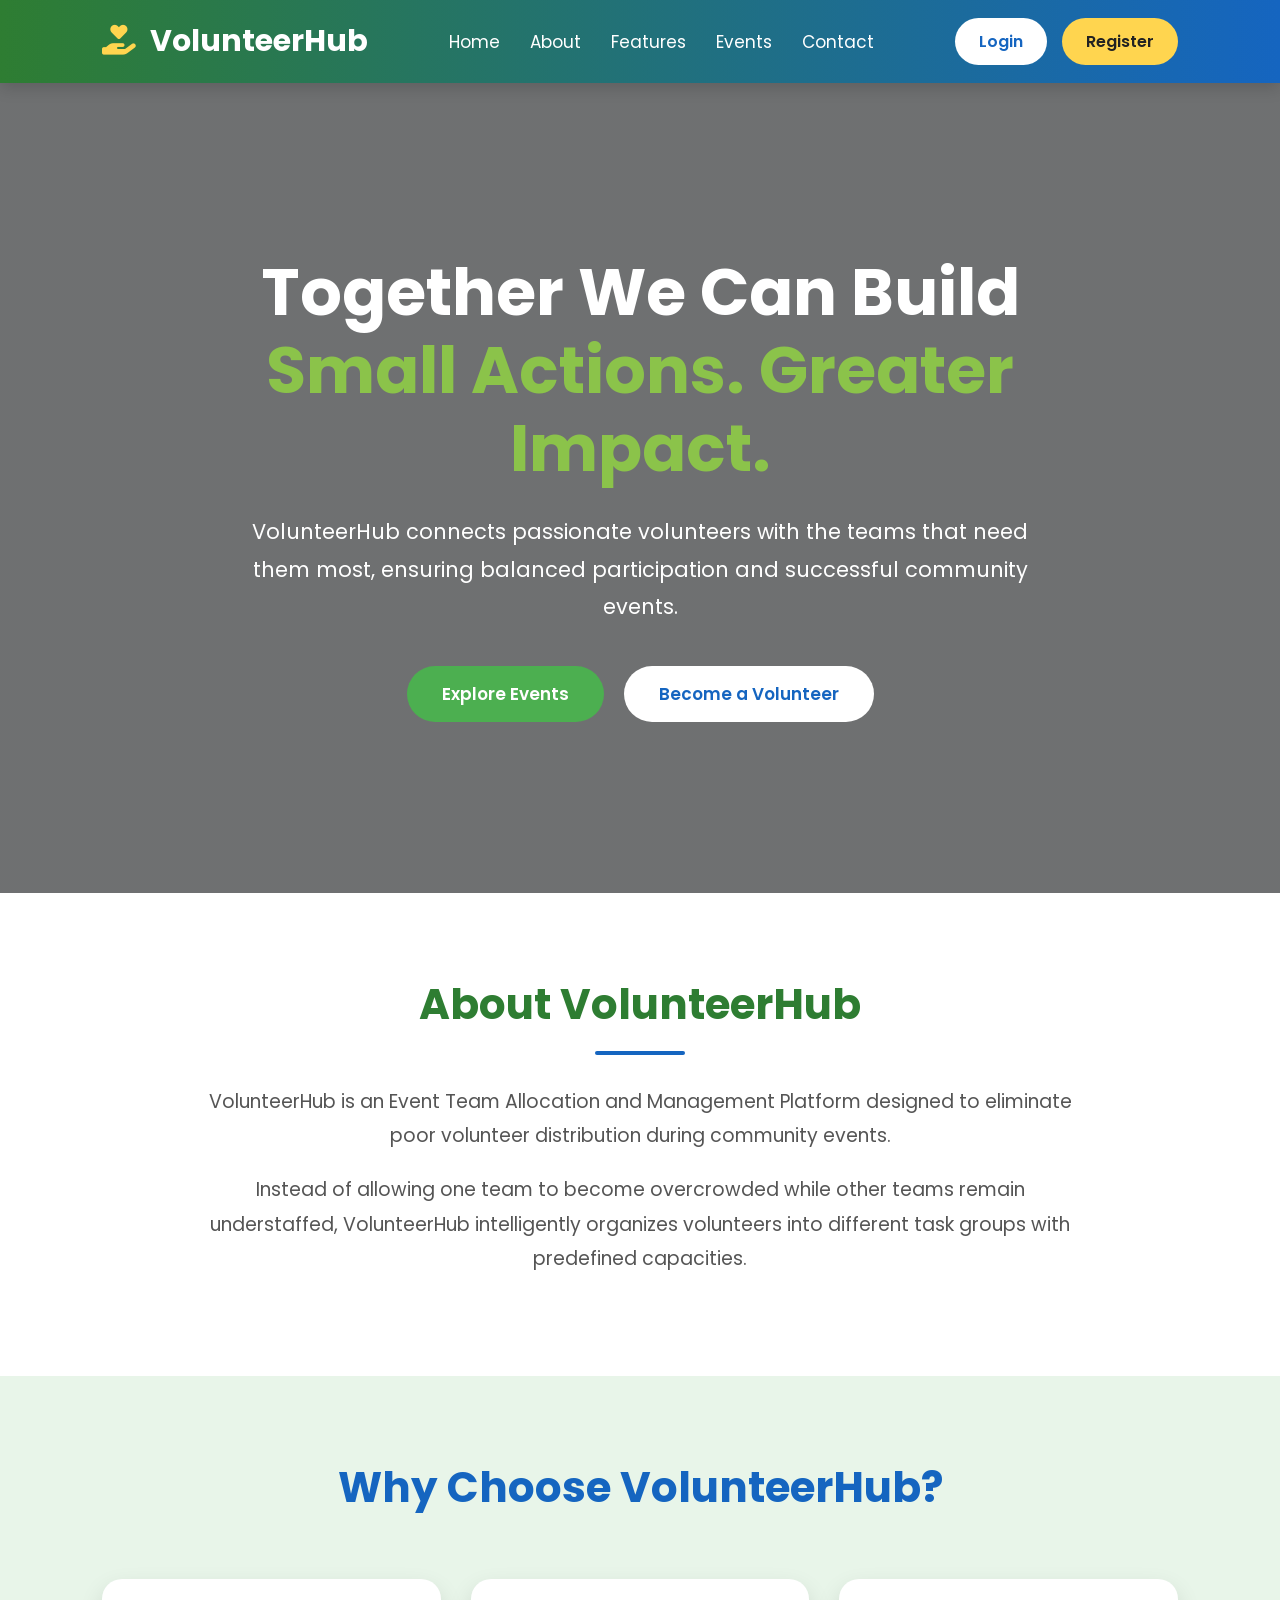
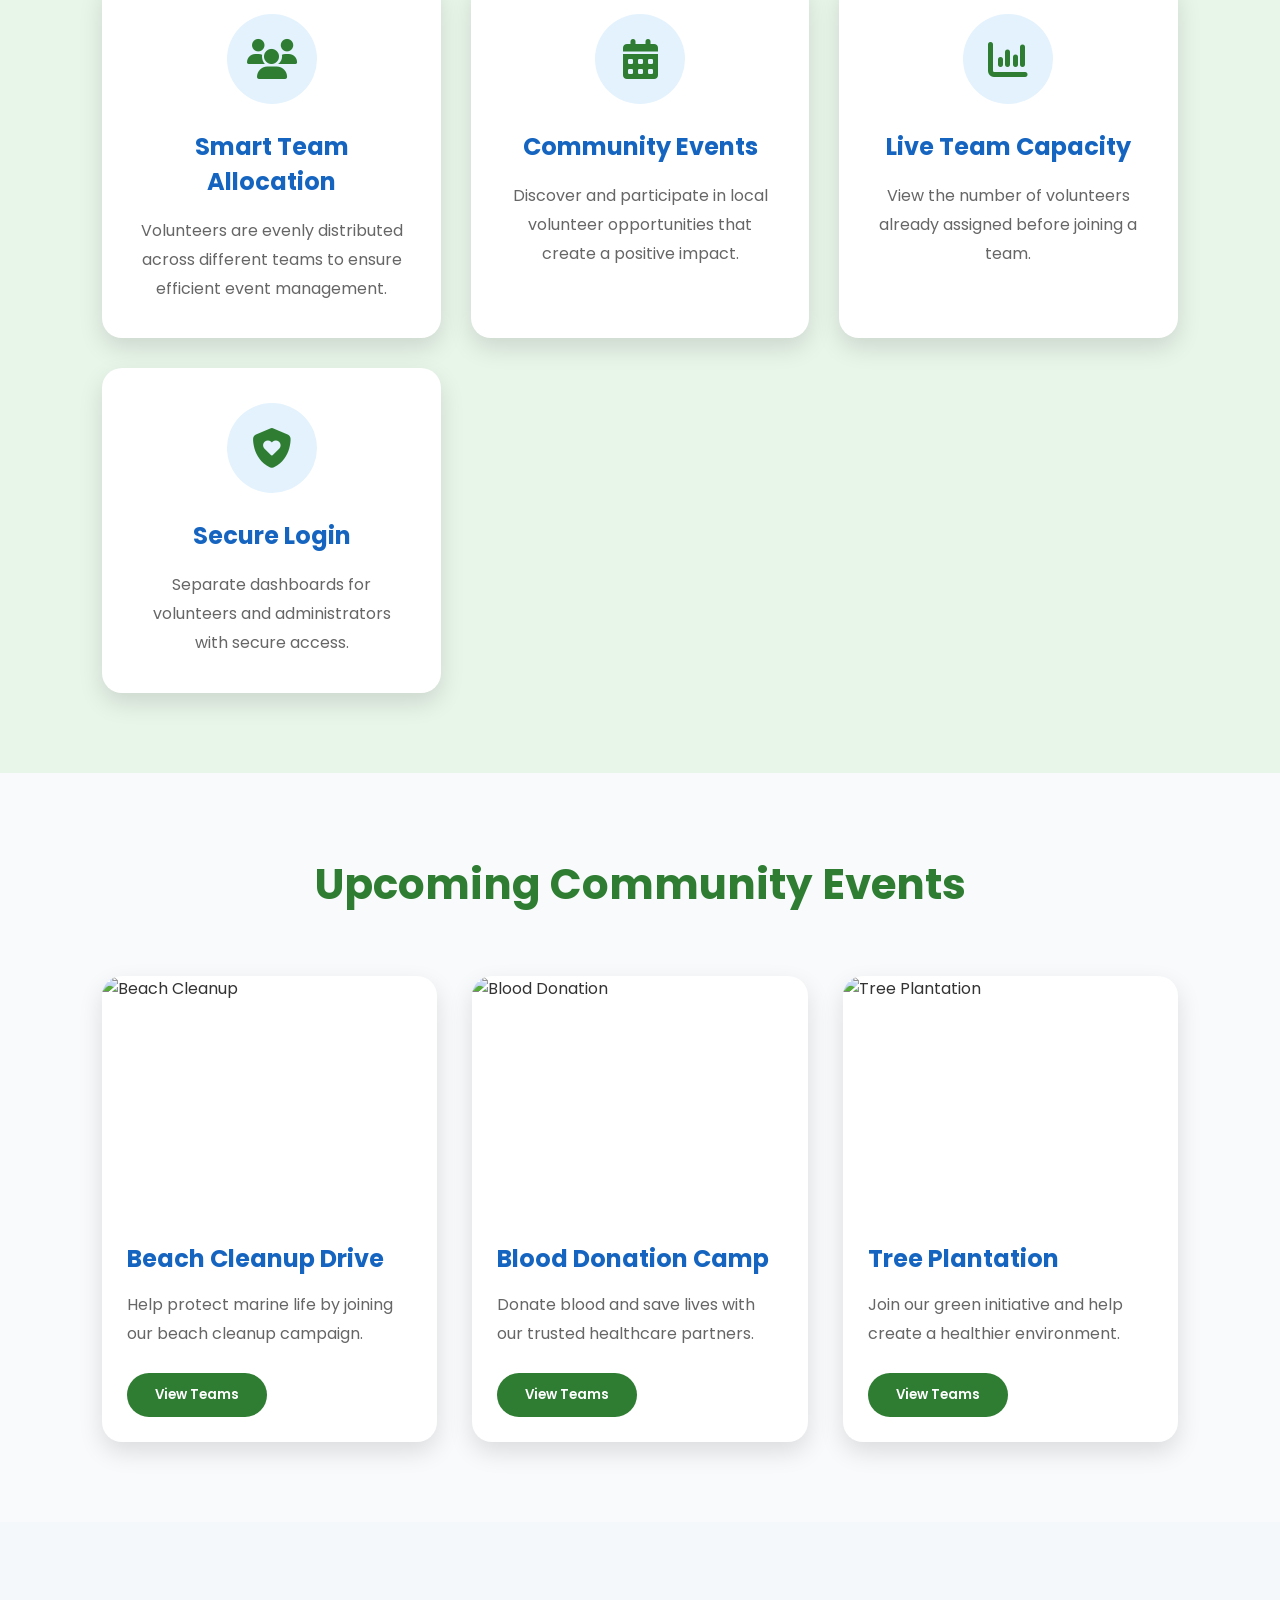
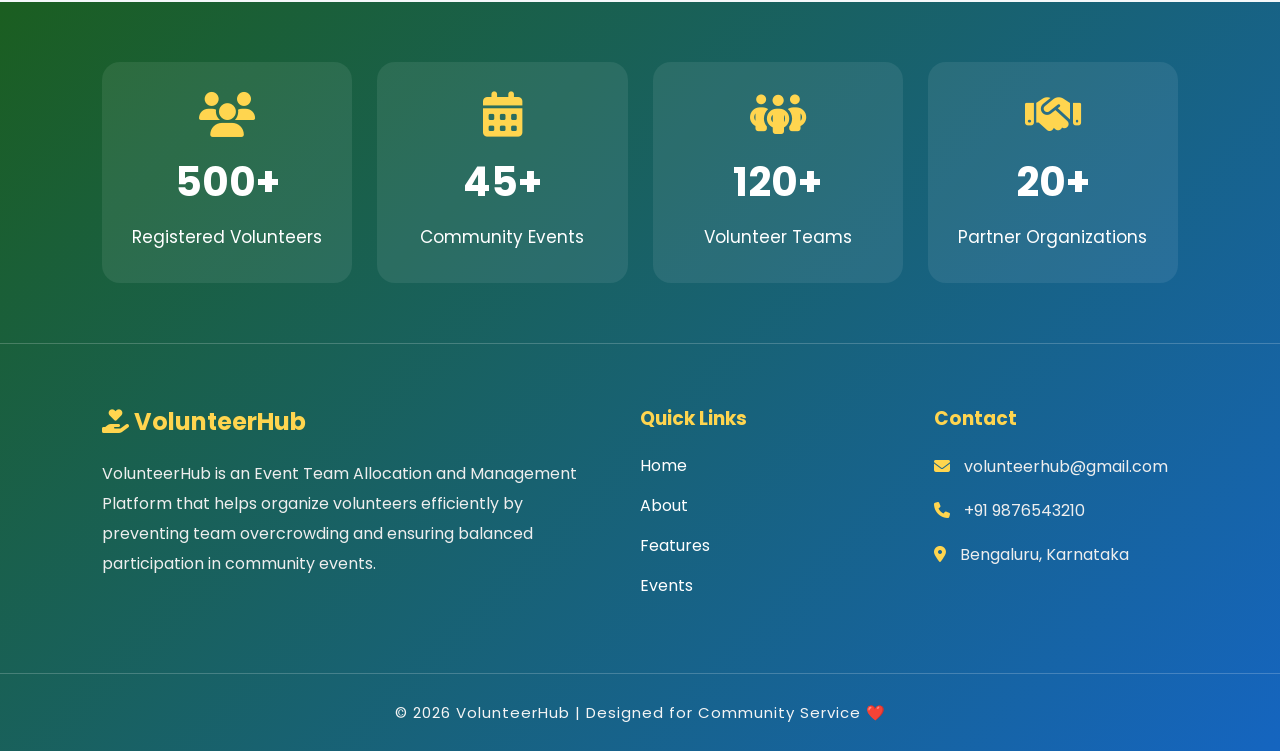
==== index.html @ 249c2041 "First commit" ====
<!DOCTYPE html>
<html lang="en">

<head>
    <meta charset="UTF-8">
    <meta name="viewport" content="width=device-width, initial-scale=1.0">

    <title>VolunteerHub | Event Team Allocation</title>

    <!-- Google Font -->
    <link href="https://fonts.googleapis.com/css2?family=Poppins:wght@300;400;500;600;700&display=swap"
        rel="stylesheet">

    <!-- Font Awesome -->
    <link rel="stylesheet"
        href="https://cdnjs.cloudflare.com/ajax/libs/font-awesome/6.7.1/css/all.min.css">

    <!-- CSS -->
    <link rel="stylesheet" href="css/style.css">

</head>

<body>

    <!-- ==========================
            NAVIGATION BAR
    =========================== -->

    <header>

        <div class="logo">
            <i class="fa-solid fa-hand-holding-heart"></i>
            VolunteerHub
        </div>

        <nav>

            <a href="#">Home</a>

            <a href="#about">About</a>

            <a href="#features">Features</a>

            <a href="#events">Events</a>

            <a href="#contact">Contact</a>

        </nav>

        <div class="buttons">

    <a href="login.html" class="login-btn">Login</a>

    <a href="login.html" class="register-btn">Register</a>

</div>

    </header>


    <!-- ==========================
            HERO SECTION
    =========================== -->

    <section class="hero">

        <div class="hero-content">

            <h1>

                Together We Can Build

                <span>Small Actions. Greater Impact.</span>

            </h1>

            <p>

                VolunteerHub connects passionate volunteers with
                the teams that need them most, ensuring balanced
                participation and successful community events.

            </p>

            <div class="hero-buttons">

                <button class="explore">

                    Explore Events

                </button>

                <button class="join">

                    Become a Volunteer

                </button>

            </div>

        </div>

    </section>


    <!-- ==========================
            ABOUT SECTION
    =========================== -->

    <section class="about" id="about">

        <h2>

            About VolunteerHub

        </h2>

        <p>

            VolunteerHub is an Event Team Allocation and
            Management Platform designed to eliminate poor
            volunteer distribution during community events.

        </p>

        <p>

            Instead of allowing one team to become overcrowded
            while other teams remain understaffed, VolunteerHub
            intelligently organizes volunteers into different
            task groups with predefined capacities.

        </p>

    </section>


    <!-- ==========================
            FEATURES
    =========================== -->

    <section class="features" id="features">

        <h2>

            Why Choose VolunteerHub?

        </h2>

        <div class="feature-container">

            <div class="feature-card">

                <i class="fa-solid fa-users"></i>

                <h3>

                    Smart Team Allocation

                </h3>

                <p>

                    Volunteers are evenly distributed across
                    different teams to ensure efficient
                    event management.

                </p>

            </div>

            <div class="feature-card">

                <i class="fa-solid fa-calendar-days"></i>

                <h3>

                    Community Events

                </h3>

                <p>

                    Discover and participate in local
                    volunteer opportunities that create
                    a positive impact.

                </p>

            </div>

            <div class="feature-card">

                <i class="fa-solid fa-chart-column"></i>

                <h3>

                    Live Team Capacity

                </h3>

                <p>

                    View the number of volunteers already
                    assigned before joining a team.

                </p>

            </div>

            <div class="feature-card">

                <i class="fa-solid fa-shield-heart"></i>

                <h3>

                    Secure Login

                </h3>

                <p>

                    Separate dashboards for volunteers
                    and administrators with secure access.

                </p>

            </div>

        </div>

    </section>
        <!-- ==========================
            UPCOMING EVENTS
    =========================== -->

    <section class="events" id="events">

        <h2>Upcoming Community Events</h2>

        <div class="event-container">

            <div class="event-card">

                <img src="https://images.unsplash.com/photo-1529156069898-49953e39b3ac?auto=format&fit=crop&w=800&q=80"
                    alt="Beach Cleanup">

                <div class="event-content">

                    <h3>Beach Cleanup Drive</h3>

                    <p>
                        Help protect marine life by joining our beach cleanup campaign.
                    </p>

                    <button>View Teams</button>

                </div>

            </div>

            <div class="event-card">

                <img src="https://images.unsplash.com/photo-1516574187841-cb9cc2ca948b?auto=format&fit=crop&w=800&q=80"
                    alt="Blood Donation">

                <div class="event-content">

                    <h3>Blood Donation Camp</h3>

                    <p>
                        Donate blood and save lives with our trusted healthcare partners.
                    </p>

                    <button>View Teams</button>

                </div>

            </div>

            <div class="event-card">

                <img src="https://images.unsplash.com/photo-1441974231531-c6227db76b6e?auto=format&fit=crop&w=800&q=80"
                    alt="Tree Plantation">

                <div class="event-content">

                    <h3>Tree Plantation</h3>

                    <p>
                        Join our green initiative and help create a healthier environment.
                    </p>

                    <button>View Teams</button>

                </div>

            </div>

        </div>

    </section>


    <!-- ==========================
            Footer
    =========================== -->
<footer id="contact">

    <div class="footer-top">

        <div class="footer-box">

            <i class="fa-solid fa-users"></i>

            <h2>500+</h2>

            <p>Registered Volunteers</p>

        </div>

        <div class="footer-box">

            <i class="fa-solid fa-calendar-days"></i>

            <h2>45+</h2>

            <p>Community Events</p>

        </div>

        <div class="footer-box">

            <i class="fa-solid fa-people-group"></i>

            <h2>120+</h2>

            <p>Volunteer Teams</p>

        </div>

        <div class="footer-box">

            <i class="fa-solid fa-handshake"></i>

            <h2>20+</h2>

            <p>Partner Organizations</p>

        </div>

    </div>

    <hr>

    <div class="footer-content">

        <div class="footer-about">

            <h2>
                <i class="fa-solid fa-hand-holding-heart"></i>
                VolunteerHub
            </h2>

            <p>

                VolunteerHub is an Event Team Allocation and Management Platform
                that helps organize volunteers efficiently by preventing team
                overcrowding and ensuring balanced participation in community events.

            </p>

        </div>

        <div>

            <h3>Quick Links</h3>

            <ul>

                <li><a href="#">Home</a></li>

                <li><a href="#about">About</a></li>

                <li><a href="#features">Features</a></li>

                <li><a href="#events">Events</a></li>

            </ul>

        </div>

        <div>

            <h3>Contact</h3>

            <p>
                <i class="fa-solid fa-envelope"></i>
                volunteerhub@gmail.com
            </p>

            <p>
                <i class="fa-solid fa-phone"></i>
                +91 9876543210
            </p>

            <p>
                <i class="fa-solid fa-location-dot"></i>
                Bengaluru, Karnataka
            </p>

        </div>

    </div>

    <hr>

    <p class="copyright">

        © 2026 VolunteerHub | Designed for Community Service ❤️

    </p>

</footer>




</body>

</html>
---- css/style.css ----
/* ===================================================
                RESET & GLOBAL STYLES
=================================================== */

*{
    margin:0;
    padding:0;
    box-sizing:border-box;
    font-family:'Poppins',sans-serif;
}

html{
    scroll-behavior:smooth;
}

body{
    background:#F5F8FA;
    color:#333;
    overflow-x:hidden;
}

img{
    max-width:100%;
    display:block;
}

section{
    padding:80px 8%;
}

h1,h2,h3{
    font-weight:700;
}

p{
    line-height:1.8;
}

/* ===================================================
                    NAVBAR
=================================================== */

header{

    width:100%;

    display:flex;

    justify-content:space-between;

    align-items:center;

    padding:18px 8%;

    background:linear-gradient(90deg,#2E7D32,#1565C0);

    position:sticky;

    top:0;

    z-index:1000;

    box-shadow:0 5px 15px rgba(0,0,0,.15);

}

.logo{

    color:white;

    font-size:30px;

    font-weight:bold;

}

.logo i{

    color:#FFD54F;

    margin-right:8px;

}

nav{

    display:flex;

    gap:30px;

}

nav a{

    color:white;

    text-decoration:none;

    font-size:17px;

    transition:.3s;

    position:relative;

}

nav a::after{

    content:"";

    position:absolute;

    width:0;

    height:3px;

    left:0;

    bottom:-6px;

    background:#FFD54F;

    transition:.3s;

}

nav a:hover::after{

    width:100%;

}

.buttons{

    display:flex;

    gap:15px;

}

.login-btn,
.register-btn {

    display: inline-block;

    padding: 11px 24px;

    border-radius: 30px;

    text-decoration: none;

    cursor: pointer;

    font-weight: 600;

    transition: .3s;

    border: none;

    text-align: center;

}

.login-btn{

    background:white;

    color:#1565C0;

}

.register-btn{

    background:#FFD54F;

    color:#222;

}

.login-btn:hover,
.register-btn:hover{

    transform:translateY(-3px);

    box-shadow:0 8px 15px rgba(0,0,0,.2);

}

/* ===================================================
                    HERO
=================================================== */

.hero{

    min-height:90vh;

    display:flex;

    justify-content:center;

    align-items:center;

    text-align:center;

    color:white;

    background:

    linear-gradient(rgba(0,0,0,.55),
    rgba(0,0,0,.55)),

    url("https://images.unsplash.com/photo-1529156069898-49953e39b3ac?auto=format&fit=crop&w=1600&q=80");

    background-size:cover;

    background-position:center;

}

.hero-content{

    width:75%;

}

.hero h1{

    font-size:65px;

    margin-bottom:25px;

    line-height:1.2;

}

.hero span{

    display:block;

    color:#8BC34A;

}

.hero p{

    font-size:21px;

    max-width:850px;

    margin:auto;

    margin-bottom:40px;

}

.hero-buttons{

    display:flex;

    justify-content:center;

    gap:20px;

}

.explore,
.join{

    padding:15px 35px;

    border:none;

    border-radius:35px;

    font-size:17px;

    font-weight:600;

    cursor:pointer;

    transition:.4s;

}

.explore{

    background:#4CAF50;

    color:white;

}

.join{

    background:white;

    color:#1565C0;

}

.explore:hover{

    background:#2E7D32;

    transform:translateY(-5px);

}

.join:hover{

    background:#FFD54F;

    transform:translateY(-5px);

}
/* ===================================================
                    ABOUT SECTION
=================================================== */

.about{

    background:white;

    text-align:center;

}

.about h2{

    font-size:42px;

    color:#2E7D32;

    margin-bottom:30px;

    position:relative;

}

.about h2::after{

    content:"";

    width:90px;

    height:4px;

    background:#1565C0;

    display:block;

    margin:15px auto;

    border-radius:10px;

}

.about p{

    max-width:900px;

    margin:20px auto;

    font-size:19px;

    color:#555;

}

/* ===================================================
                    FEATURES
=================================================== */

.features{

    background:#E8F5E9;

}

.features h2{

    text-align:center;

    font-size:42px;

    color:#1565C0;

    margin-bottom:60px;

}

.feature-container{

    display:grid;

    grid-template-columns:repeat(auto-fit,minmax(250px,1fr));

    gap:30px;

}

.feature-card{

    background:white;

    padding:35px;

    border-radius:20px;

    text-align:center;

    transition:.4s;

    box-shadow:0 10px 25px rgba(0,0,0,.12);

}

.feature-card:hover{

    transform:translateY(-12px);

    box-shadow:0 18px 40px rgba(0,0,0,.18);

}

.feature-card i{

    width:90px;

    height:90px;

    border-radius:50%;

    background:#E3F2FD;

    color:#2E7D32;

    display:flex;

    justify-content:center;

    align-items:center;

    margin:auto;

    margin-bottom:25px;

    font-size:40px;

}

.feature-card h3{

    color:#1565C0;

    margin-bottom:18px;

    font-size:24px;

}

.feature-card p{

    color:#666;

}

/* ===================================================
                    EVENTS
=================================================== */

.events{

    background:#F8FAFC;

}

.events h2{

    text-align:center;

    font-size:42px;

    color:#2E7D32;

    margin-bottom:60px;

}

.event-container{

    display:grid;

    grid-template-columns:repeat(auto-fit,minmax(320px,1fr));

    gap:35px;

}

.event-card{

    background:white;

    border-radius:20px;

    overflow:hidden;

    box-shadow:0 10px 25px rgba(0,0,0,.12);

    transition:.4s;

}

.event-card:hover{

    transform:translateY(-10px);

}

.event-card img{

    width:100%;

    height:240px;

    object-fit:cover;

}

.event-content{

    padding:25px;

}

.event-content h3{

    color:#1565C0;

    margin-bottom:15px;

    font-size:24px;

}

.event-content p{

    color:#666;

    margin-bottom:25px;

}

.event-content button{

    padding:12px 28px;

    border:none;

    border-radius:30px;

    background:#2E7D32;

    color:white;

    cursor:pointer;

    transition:.3s;

    font-weight:600;

}

.event-content button:hover{

    background:#1565C0;

}

/* ===================================================
            SECTION ANIMATION
=================================================== */

.feature-card,
.event-card{

    animation:fadeUp .8s ease;

}

@keyframes fadeUp{

    from{

        opacity:0;

        transform:translateY(40px);

    }

    to{

        opacity:1;

        transform:translateY(0);

    }

}
/* ===================================================
                    FOOTER
=================================================== */

footer{

    margin-top:80px;

    background:linear-gradient(135deg,#1B5E20,#1565C0);

    color:white;

}

/* Top Statistics */

.footer-top{

    display:grid;

    grid-template-columns:repeat(auto-fit,minmax(220px,1fr));

    gap:25px;

    padding:60px 8%;

}

.footer-box{

    background:rgba(255,255,255,.08);

    border-radius:18px;

    padding:30px;

    text-align:center;

    transition:.4s;

}

.footer-box:hover{

    transform:translateY(-10px);

    background:rgba(255,255,255,.15);

}

.footer-box i{

    font-size:45px;

    color:#FFD54F;

    margin-bottom:15px;

}

.footer-box h2{

    font-size:40px;

    margin-bottom:10px;

}

.footer-box p{

    font-size:17px;

}

/* Footer Content */

.footer-content{

    display:grid;

    grid-template-columns:2fr 1fr 1fr;

    gap:50px;

    padding:60px 8%;

}

.footer-about h2{

    color:#FFD54F;

    margin-bottom:20px;

}

.footer-about p{

    color:#EEEEEE;

    line-height:30px;

}

.footer-content h3{

    color:#FFD54F;

    margin-bottom:20px;

}

.footer-content ul{

    list-style:none;

}

.footer-content ul li{

    margin-bottom:15px;

}

.footer-content ul li a{

    color:white;

    text-decoration:none;

    transition:.3s;

}

.footer-content ul li a:hover{

    color:#FFD54F;

    padding-left:8px;

}

.footer-content p{

    margin-bottom:15px;

    color:#EEEEEE;

}

.footer-content p i{

    color:#FFD54F;

    margin-right:10px;

}

footer hr{

    border:none;

    border-top:1px solid rgba(255,255,255,.2);

}

.copyright{

    text-align:center;

    padding:25px;

    color:#F5F5F5;

    font-size:15px;

    letter-spacing:1px;

}

/* ===================================================
                RESPONSIVE DESIGN
=================================================== */

@media(max-width:992px){

    header{

        flex-direction:column;

        gap:20px;

    }

    nav{

        flex-wrap:wrap;

        justify-content:center;

    }

    .hero h1{

        font-size:45px;

    }

    .hero p{

        font-size:18px;

    }

    .hero-buttons{

        flex-direction:column;

        align-items:center;

    }

    .footer-content{

        grid-template-columns:1fr;

        text-align:center;

    }

}

@media(max-width:768px){

    .hero{

        min-height:80vh;

    }

    .hero h1{

        font-size:35px;

    }

    .hero-content{

        width:90%;

    }

    .about h2,
    .features h2,
    .events h2{

        font-size:32px;

    }

}
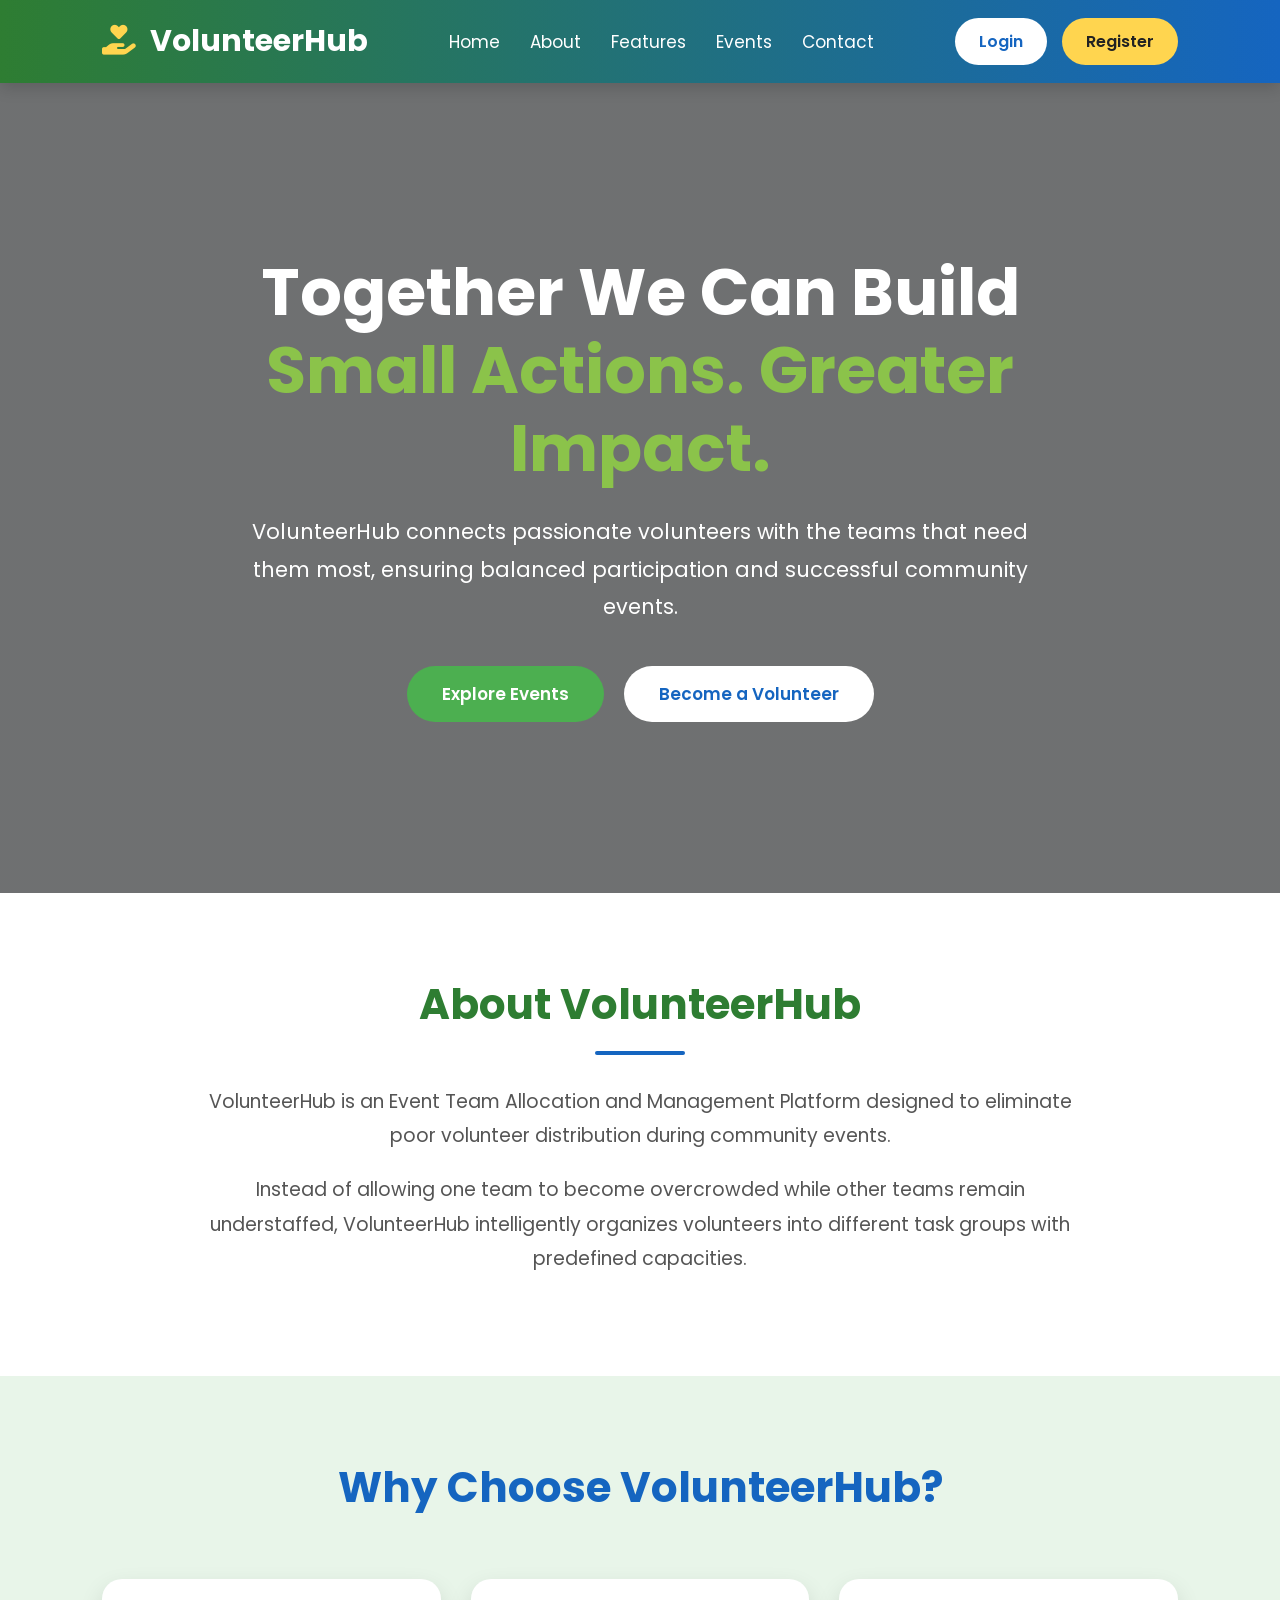
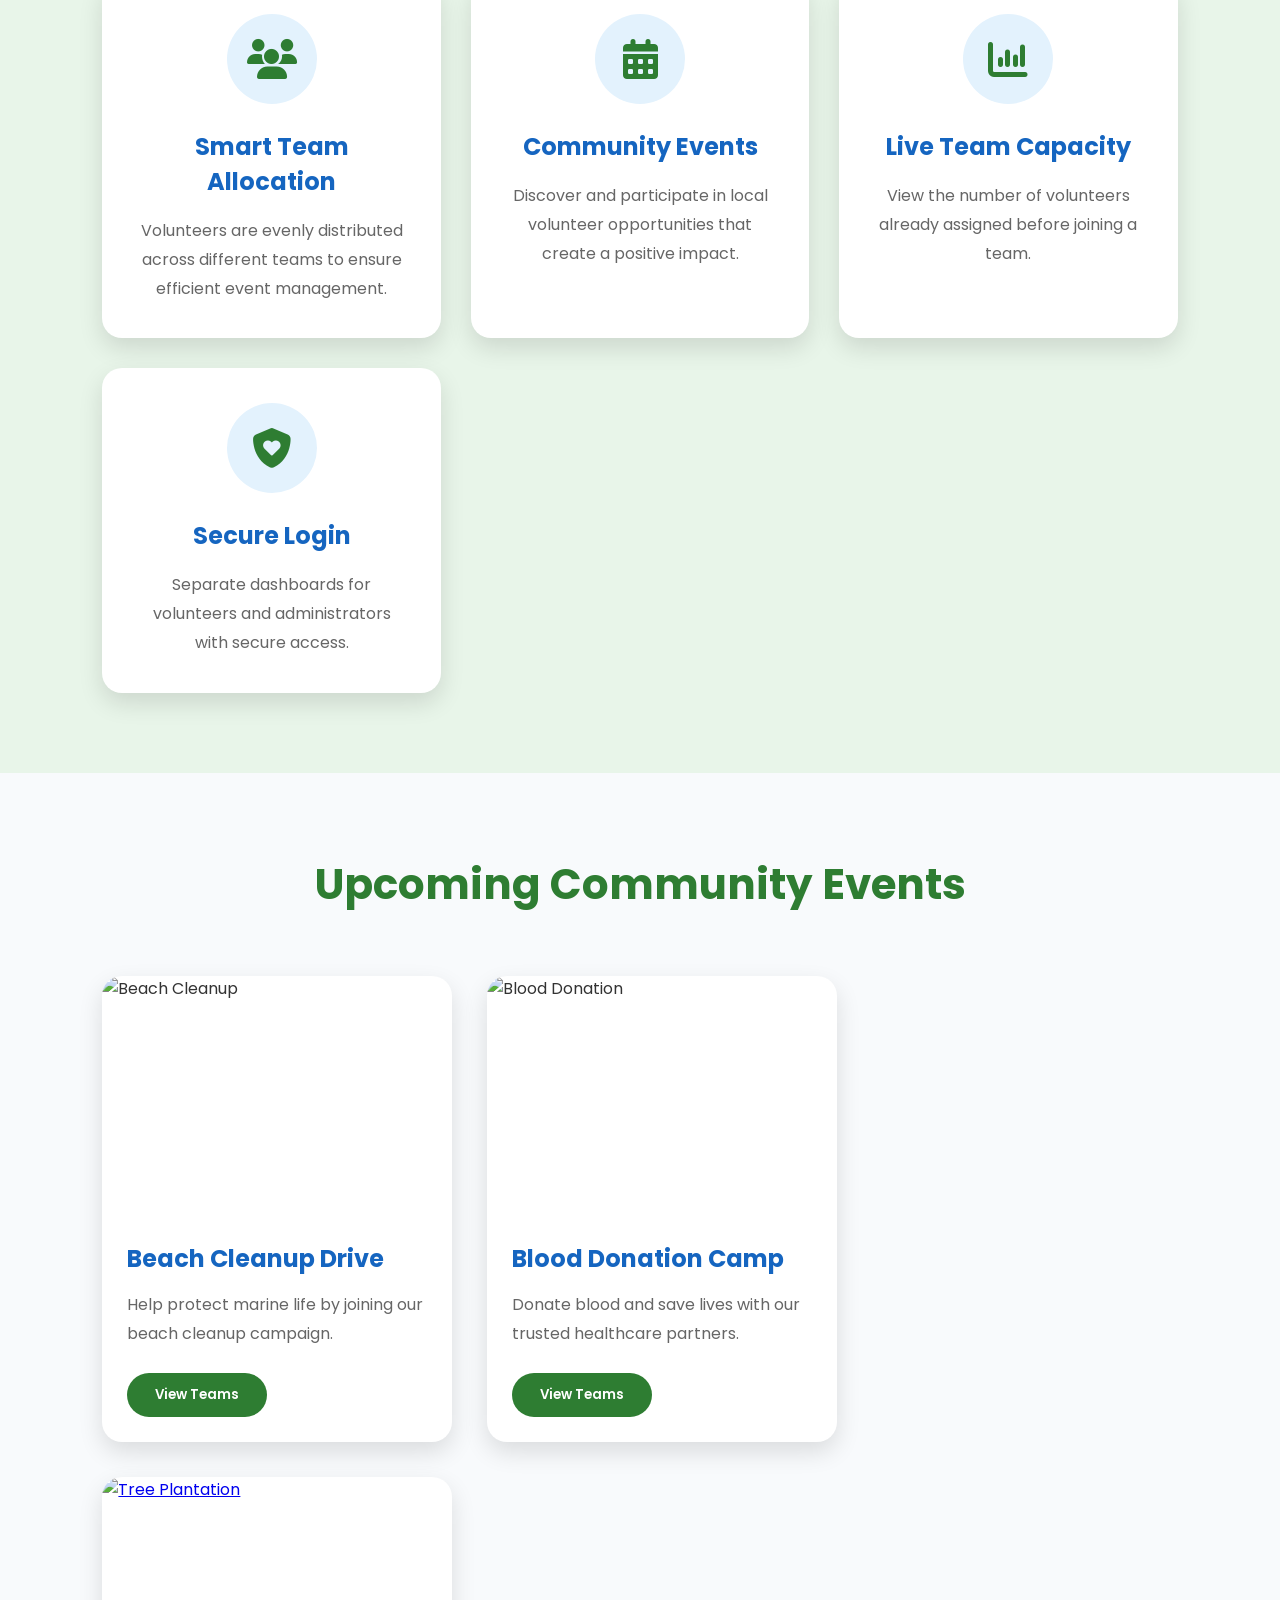
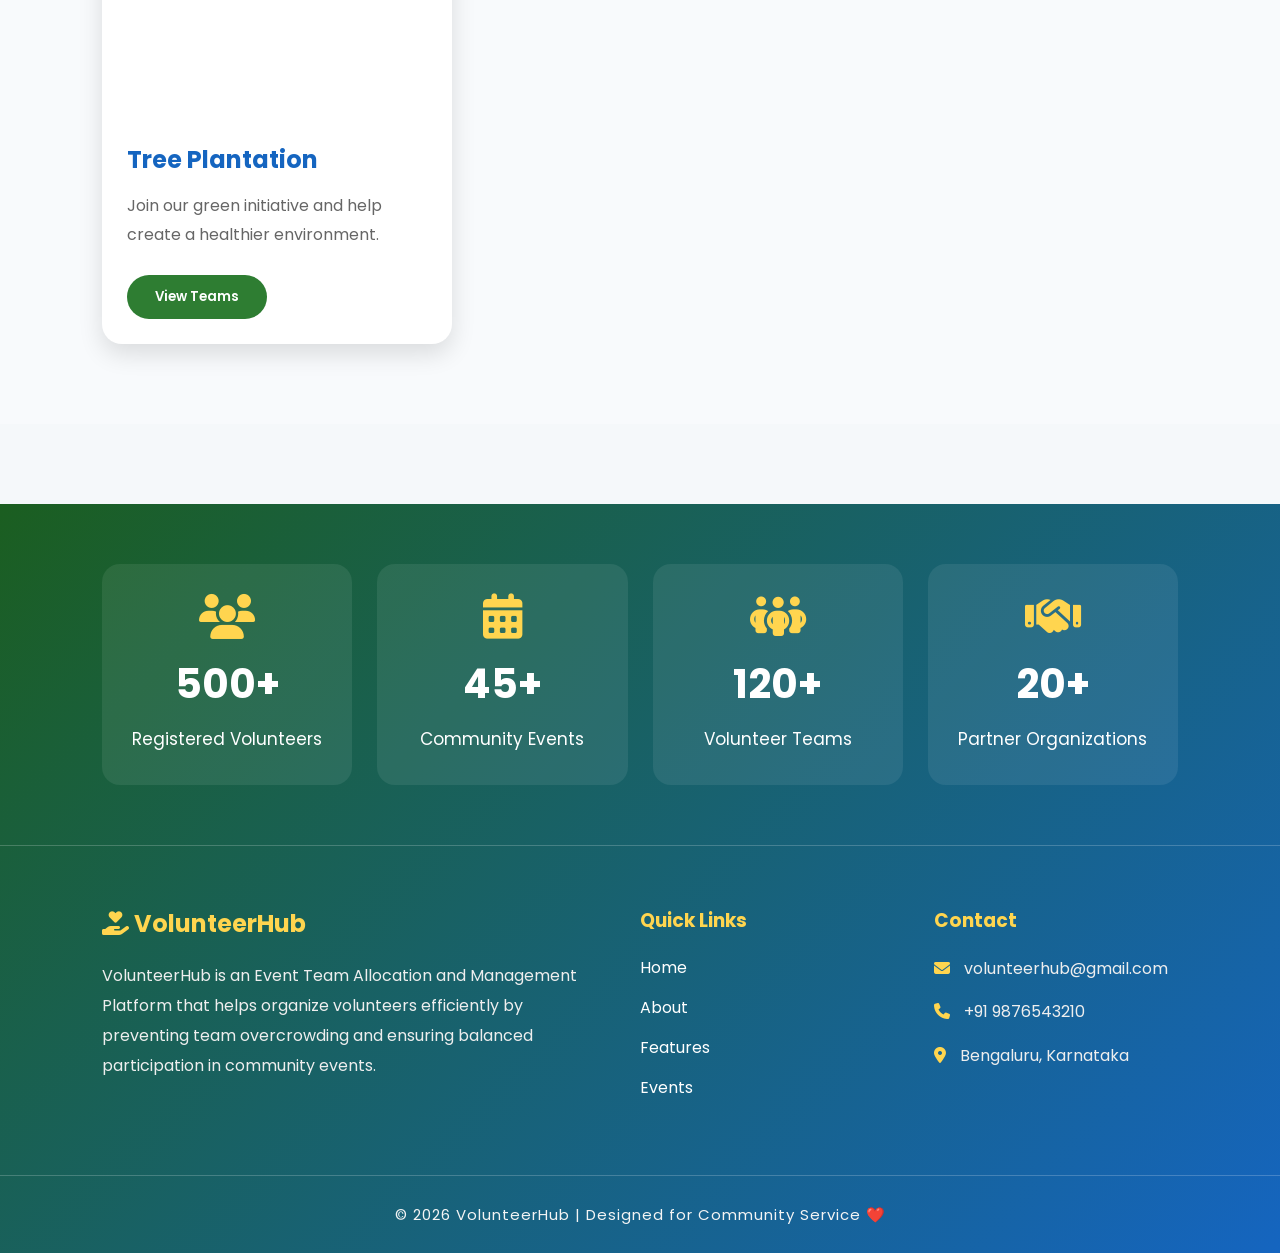
==== commit 23ac5d7f: "added teams html file  event pages and modified index.html" ====
--- a/index.html
+++ b/index.html
@@ -81,20 +81,30 @@
                 participation and successful community events.
 
             </p>
-
-            <div class="hero-buttons">
-
-                <button class="explore">
-
-                    Explore Events
-
-                </button>
-
-                <button class="join">
-
-                    Become a Volunteer
-
-                </button>
+           <div class="hero-buttons">
+
+    <a href="#events">
+
+        <button class="explore">
+
+            Explore Events
+
+        </button>
+
+    </a>
+
+    <a href="login.html">
+
+        <button class="join">
+
+            Become a Volunteer
+
+        </button>
+
+    </a>
+
+</div>
+            
 
             </div>
 
@@ -253,7 +263,9 @@
                         Help protect marine life by joining our beach cleanup campaign.
                     </p>
 
-                    <button>View Teams</button>
+                    <a href="beach-teams.html">
+    <button>View Teams</button>
+</a>
 
                 </div>
 
@@ -272,7 +284,8 @@
                         Donate blood and save lives with our trusted healthcare partners.
                     </p>
 
-                    <button>View Teams</button>
+                    <a href="blood-teams.html">
+    <button>View Teams</button>
 
                 </div>
 
@@ -291,7 +304,9 @@
                         Join our green initiative and help create a healthier environment.
                     </p>
 
-                    <button>View Teams</button>
+                    <a href="tree-teams.html">
+    <button>View Teams</button>
+    </a>
 
                 </div>
 
@@ -423,9 +438,6 @@
 
 </footer>
 
-
-
-
 </body>
 
 </html>
--- a/css/style.css
+++ b/css/style.css
@@ -489,15 +489,19 @@
 
 .event-container{
 
-    display:grid;
-
-    grid-template-columns:repeat(auto-fit,minmax(320px,1fr));
+    display:flex;
+
+    flex-wrap:wrap;
 
     gap:35px;
 
+    justify-content:flex-start;
+
 }
 
 .event-card{
+
+    width:350px;
 
     background:white;
 
@@ -867,4 +871,8 @@
 
     }
 
+}
+
+.event-content a{
+    text-decoration: none;
 }
